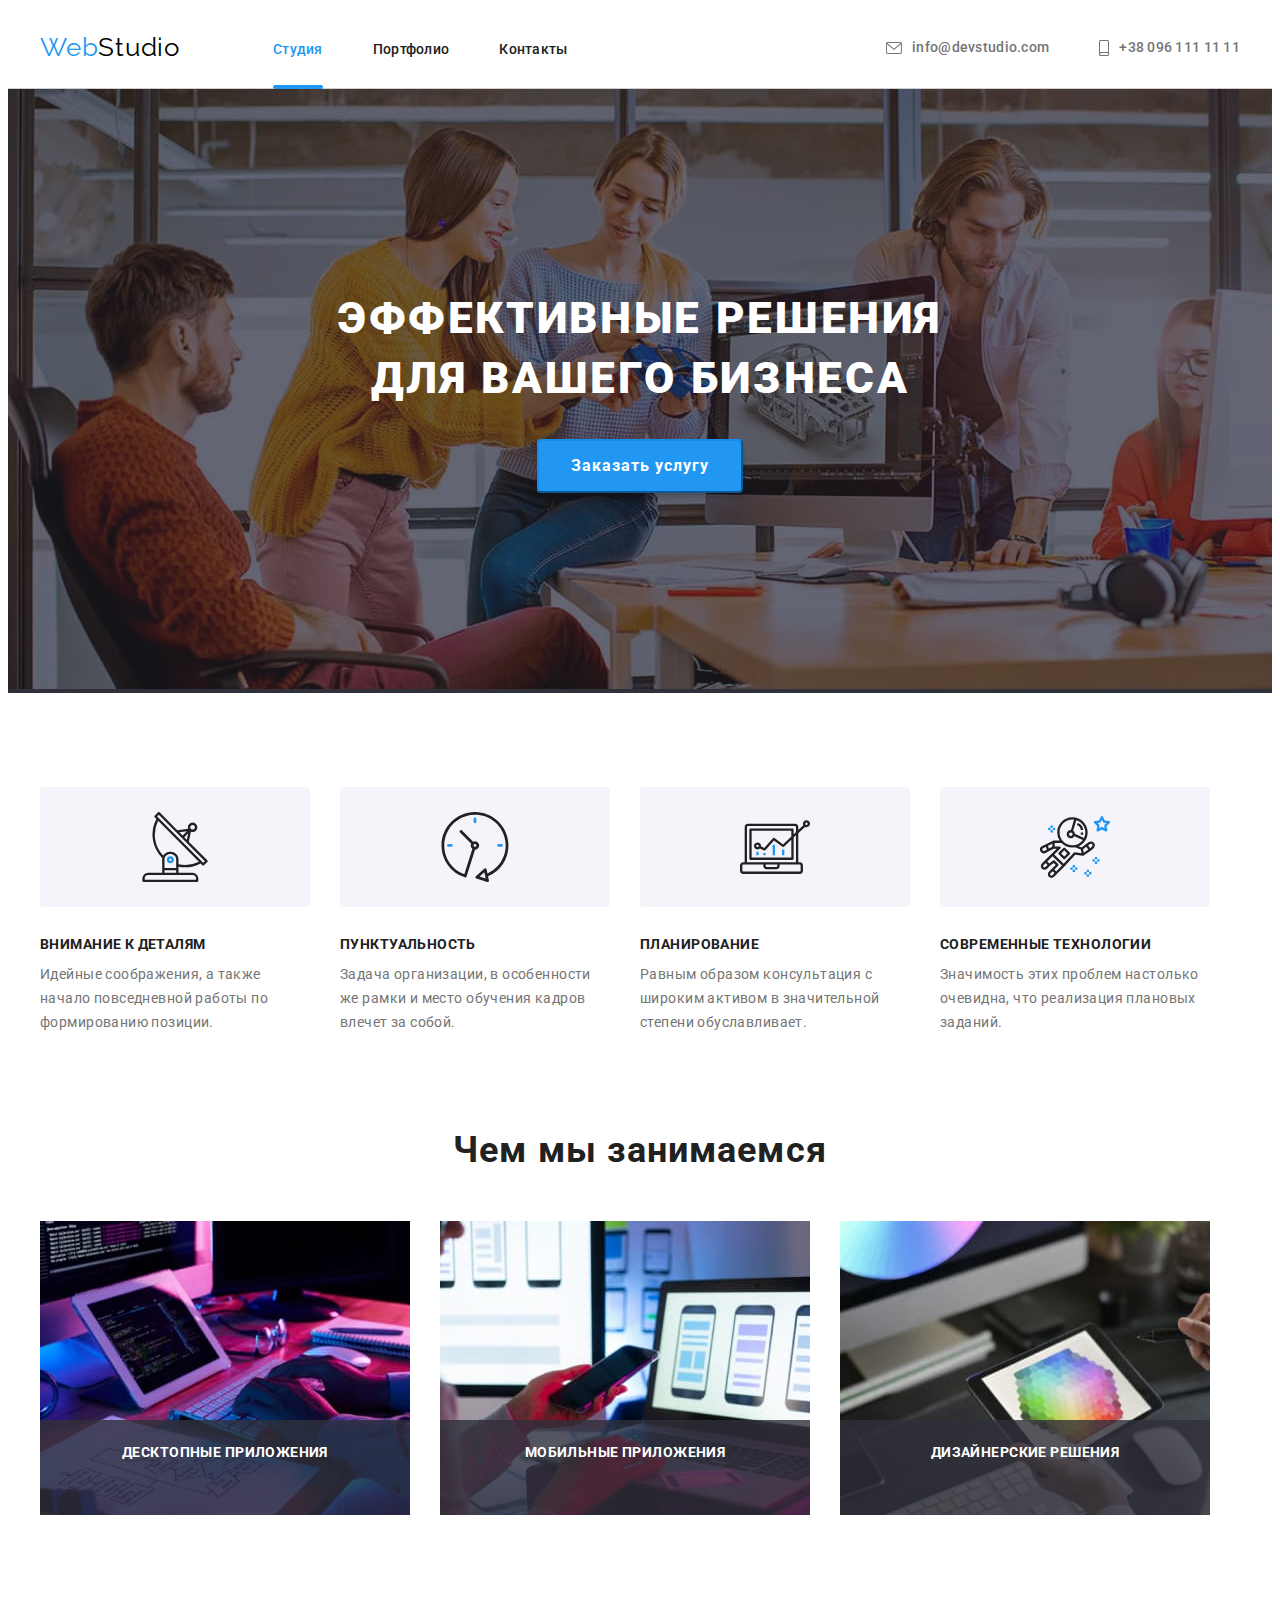
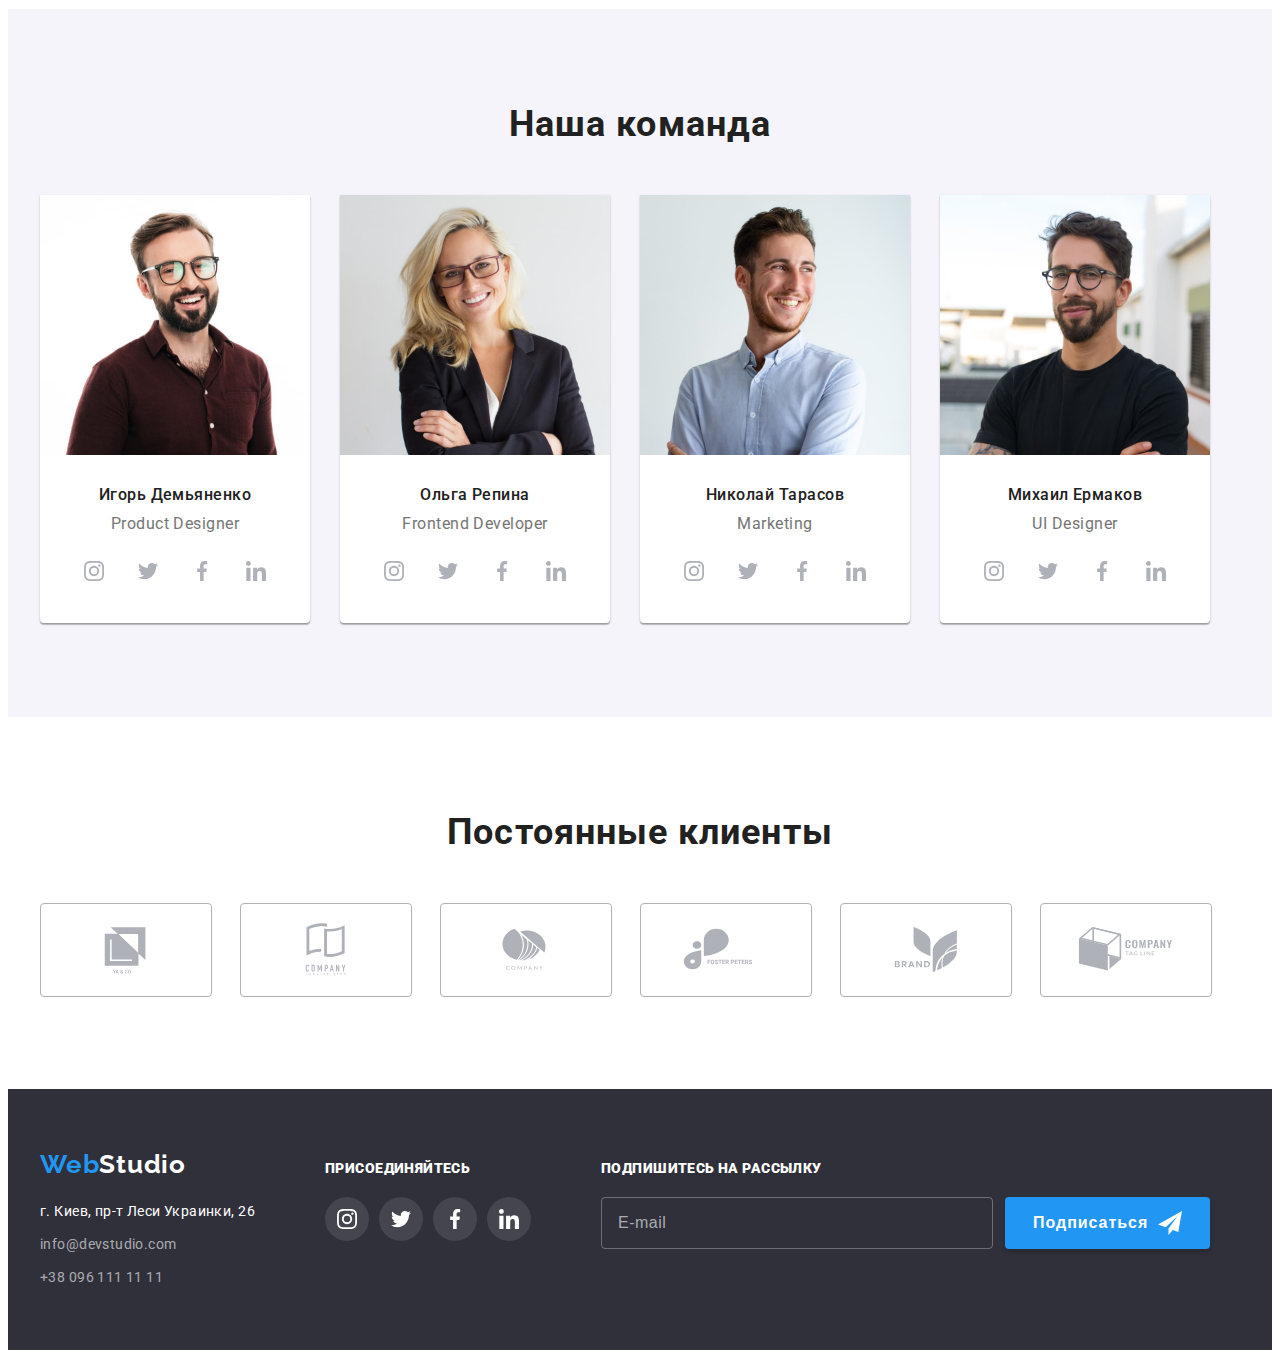
==== index.html @ 5a96be7f "Форма рассылки" ====
<!DOCTYPE html>
<html lang="ru">
	<head>
		<meta charset="UTF-8" />
		<meta http-equiv="X-UA-Compatible" content="IE=edge" />
		<meta name="viewport" content="width=device-width, initial-scale=1.0" />
		<title>Студия WebStudio-эффективные решения для вашего бизнеса</title>
		<link rel="preconnect" href="https://fonts.googleapis.com" />
		<link rel="preconnect" href="https://fonts.gstatic.com" crossorigin />
		<link
			href="https://fonts.googleapis.com/css2?family=Raleway:wght@700&family=Roboto:wght@400;500;700;900&display=swap"
			rel="stylesheet"
		/>
		<link
			rel="stylesheet"
			href="https://cdnjs.cloudflare.com/ajax/libs/modern-normalize/1.1.0/modern-normalize.min.css"
			integrity="sha512-wpPYUAdjBVSE4KJnH1VR1HeZfpl1ub8YT/NKx4PuQ5NmX2tKuGu6U/JRp5y+Y8XG2tV+wKQpNHVUX03MfMFn9Q=="
			crossorigin="anonymous"
			referrerpolicy="no-referrer"
		/>
		<link rel="stylesheet" href="./css/styles.css" />
	</head>
	<body class="body" data-body>
		<!-- Шапка -->
		<header class="bottom-line">
			<div class="container nav-container">
				<a class="header-logo" href="">Web<span class="header-logo-1">Studio</span></a>
				<nav>
					<ul class="site-nav list">
						<li class="nav-item">
							<a class="nav-link current" href="./index.html">Студия</a>
						</li>
						<li class="nav-item">
							<a class="nav-link" href="./portfolio.html">Портфолио</a>
						</li>
						<li class="nav-item">
							<a class="nav-link" href="">Контакты</a>
						</li>
					</ul>
				</nav>
				<div class="contacts">
					<a class="nav-contact" href="mailto:info@devstudio.com">
						<svg class="nav-contact-icon" width="16" height="12">
							<use href="./images/icons.svg#icon-mail"></use>
						</svg>
						info@devstudio.com
					</a>
					<a class="nav-contact" href="tel:+380961111111">
						<svg class="nav-contact-icon" width="10" height="16">
							<use href="./images/icons.svg#icon-smartphone"></use>
						</svg>
						+38 096 111 11 11
					</a>
				</div>
			</div>
		</header>
		<!-- Главный контент -->
		<main>
			<!-- Секция Hero -->
			<section class="hero">
				<div class="container">
					<h1 class="hero-title">Эффективные решения <br> для вашего бизнеса</h1>
					<button class="hero-button" type="button" data-modal-open>Заказать услугу</button>
				</div>
			</section>
			<!-- Модальное окно -->
			<div class="backdrop is-hidden" data-modal>
				<div class="modal">
					<button class="modal-close" type="button" data-modal-close>
						<svg width="18" height="18">
							<use href="./images/icons.svg#icon-close-btn"></use>
						</svg>
					</button>
				</div>
			</div>
			<!-- Секция Features -->
			<section class="section section-features">
				<div class="container">
					<h2 class="visually-hidden">Наши преимущества</h2>
					<ul class="list features-list">
						<li class="features-item">
							<div class="features-icon">
								<svg width="70" height="70">
									<use href="./images/icons.svg#icon-antenna"></use>
								</svg>
							</div>
							<h3 class="features-title">Внимание к деталям</h3>
							<p class="features-text">
								Идейные соображения, а также начало повседневной работы по формированию позиции.
							</p>
						</li>
						<li class="features-item">
							<div class="features-icon">
								<svg width="70" height="70">
									<use href="./images/icons.svg#icon-clock"></use>
								</svg>
							</div>
							<h3 class="features-title">Пунктуальность</h3>
							<p class="features-text">
								Задача организации, в особенности же рамки и место обучения кадров влечет за собой.
							</p>
						</li>
						<li class="features-item">
							<div class="features-icon">
								<svg width="70" height="70">
									<use href="./images/icons.svg#icon-diagram"></use>
								</svg>
							</div>
							<h3 class="features-title">Планирование</h3>
							<p class="features-text">
								Равным образом консультация с широким активом в значительной степени обуславливает.
							</p>
						</li>
						<li class="features-item">
							<div class="features-icon">
								<svg width="70" height="70">
									<use href="./images/icons.svg#icon-astronaut"></use>
								</svg>
							</div>
							<h3 class="features-title">Современные технологии</h3>
							<p class="features-text">Значимость этих проблем настолько очевидна, что реализация плановых заданий.</p>
						</li>
					</ul>
				</div>
			</section>
			<!-- Секция Чем занимаемся -->
			<section class="section">
				<div class="container">
					<h2 class="work">Чем мы занимаемся</h2>
					<ul class="work-list list">
						<li class="work-item">
							<img src="./images/box1.jpg" width="370" height="294" alt="Десктопные приложения" />
							<h3 class="work-area">Десктопные приложения</h3>
						</li>
						<li class="work-item">
							<img src="./images/box2.jpg" width="370" height="294" alt="Мобильные приложения" />
							<h3 class="work-area">Мобильные приложения</h3>
						</li>
						<li class="work-item">
							<img src="./images/box3.jpg" width="370" height="294" alt="Дизайнерские решения" />
							<h3 class="work-area">Дизайнерские решения</h3>
						</li>
					</ul>
				</div>
			</section>
			<!-- Секция Команда -->
			<section class="section team">
				<div class="container">
					<h2 class="team-header">Наша команда</h2>
					<ul class="team-list list">
						<li class="team-member">
							<img src="./images/img1.jpg" width="270" height="260" alt="Игорь Демьяненко" />
							<div class="team-descr">
								<h3 class="team-name">Игорь Демьяненко</h3>
								<p class="team-job">Product Designer</p>
								<ul class="list social-list">
									<li class="social-link">
										<a class="social-net" href="" target="_blank" rel="noreferrer noopener" aria-label="Instagram">
											<svg class="social-icon" width="20" height="20">
												<use href="./images/icons.svg#icon-instagram"></use>
											</svg>
										</a>
									</li>
									<li class="social-link">
										<a class="social-net" href="" target="_blank" rel="noreferrer noopener" aria-label="Twitter">
											<svg class="social-icon" width="20" height="20">
												<use href="./images/icons.svg#icon-twitter"></use>
											</svg>
										</a>
									</li>
									<li class="social-link">
										<a class="social-net" href="" target="_blank" rel="noreferrer noopener" aria-label="Facebook">
											<svg class="social-icon" width="20" height="20">
												<use href="./images/icons.svg#icon-facebook"></use>
											</svg>
										</a>
									</li>
									<li class="social-link">
										<a class="social-net" href="" target="_blank" rel="noreferrer noopener" aria-label="LinkedIn">
											<svg class="social-icon" width="20" height="20">
												<use href="./images/icons.svg#icon-linkedin"></use>
											</svg>
										</a>
									</li>
								</ul>
							</div>
						</li>
						<li class="team-member">
							<img src="./images/img2.jpg" width="270" height="260" alt="Ольга Репина" />
							<div class="team-descr">
								<h3 class="team-name">Ольга Репина</h3>
								<p class="team-job">Frontend Developer</p>
								<ul class="list social-list">
									<li class="social-link">
										<a class="social-net" href="" target="_blank" rel="noreferrer noopener" aria-label="Instagram">
											<svg class="social-icon" width="20" height="20">
												<use href="./images/icons.svg#icon-instagram"></use>
											</svg>
										</a>
									</li>
									<li class="social-link">
										<a class="social-net" href="" target="_blank" rel="noreferrer noopener" aria-label="Twitter">
											<svg class="social-icon" width="20" height="20">
												<use href="./images/icons.svg#icon-twitter"></use>
											</svg>
										</a>
									</li>
									<li class="social-link">
										<a class="social-net" href="" target="_blank" rel="noreferrer noopener" aria-label="Facebook">
											<svg class="social-icon" width="20" height="20">
												<use href="./images/icons.svg#icon-facebook"></use>
											</svg>
										</a>
									</li>
									<li class="social-link">
										<a class="social-net" href="" target="_blank" rel="noreferrer noopener" aria-label="LinkedIn">
											<svg class="social-icon" width="20" height="20">
												<use href="./images/icons.svg#icon-linkedin"></use>
											</svg>
										</a>
									</li>
								</ul>
							</div>
						</li>
						<li class="team-member">
							<img src="./images/img3.jpg" width="270" height="260" alt="Николай Тарасов" />
							<div class="team-descr">
								<h3 class="team-name">Николай Тарасов</h3>
								<p class="team-job">Marketing</p>
								<ul class="list social-list">
									<li class="social-link">
										<a class="social-net" href="" target="_blank" rel="noreferrer noopener" aria-label="Instagram">
											<svg class="social-icon" width="20" height="20">
												<use href="./images/icons.svg#icon-instagram"></use>
											</svg>
										</a>
									</li>
									<li class="social-link">
										<a class="social-net" href="" target="_blank" rel="noreferrer noopener" aria-label="Twitter">
											<svg class="social-icon" width="20" height="20">
												<use href="./images/icons.svg#icon-twitter"></use>
											</svg>
										</a>
									</li>
									<li class="social-link">
										<a class="social-net" href="" target="_blank" rel="noreferrer noopener" aria-label="Facebook">
											<svg class="social-icon" width="20" height="20">
												<use href="./images/icons.svg#icon-facebook"></use>
											</svg>
										</a>
									</li>
									<li class="social-link">
										<a class="social-net" href="" target="_blank" rel="noreferrer noopener" aria-label="LinkedIn">
											<svg class="social-icon" width="20" height="20">
												<use href="./images/icons.svg#icon-linkedin"></use>
											</svg>
										</a>
									</li>
								</ul>
							</div>
						</li>
						<li class="team-member">
							<img src="./images/img4.jpg" width="270" height="260" alt="Михаил Ермаков" />
							<div class="team-descr">
								<h3 class="team-name">Михаил Ермаков</h3>
								<p class="team-job">UI Designer</p>
								<ul class="list social-list">
									<li class="social-link">
										<a class="social-net" href="" target="_blank" rel="noreferrer noopener" aria-label="Instagram">
											<svg class="social-icon" width="20" height="20">
												<use href="./images/icons.svg#icon-instagram"></use>
											</svg>
										</a>
									</li>
									<li class="social-link">
										<a class="social-net" href="" target="_blank" rel="noreferrer noopener" aria-label="Twitter">
											<svg class="social-icon" width="20" height="20">
												<use href="./images/icons.svg#icon-twitter"></use>
											</svg>
										</a>
									</li>
									<li class="social-link">
										<a class="social-net" href="" target="_blank" rel="noreferrer noopener" aria-label="Facebook">
											<svg class="social-icon" width="20" height="20">
												<use href="./images/icons.svg#icon-facebook"></use>
											</svg>
										</a>
									</li>
									<li class="social-link">
										<a class="social-net" href="" target="_blank" rel="noreferrer noopener" aria-label="LinkedIn">
											<svg class="social-icon" width="20" height="20">
												<use href="./images/icons.svg#icon-linkedin"></use>
											</svg>
										</a>
									</li>
								</ul>
							</div>
						</li>
					</ul>
				</div>
			</section>
			<!-- Секция Постоянные клиенты -->
			<section class="section">
				<div class="container">
					<h2 class="clients-title">Постоянные клиенты</h2>
					<ul class="clients-list list">
						<li class="client-item"> 
							<a class="client-link" href=""target="_blank" rel="noreferrer noopener">
								<svg class="client-icon" width="106" height="60">
									<use href="./images/icons.svg#icon-logo-1"></use>
								</svg>
							</a>
						</li>
						<li class="client-item">
							<a class="client-link" href=""target="_blank" rel="noreferrer noopener">
								<svg class="client-icon" width="106" height="60">
									<use href="./images/icons.svg#icon-logo-2"></use>
								</svg>
							</a>
						</li>
						<li class="client-item">
							<a class="client-link" href=""target="_blank" rel="noreferrer noopener">
								<svg class="client-icon" width="106" height="60">
									<use href="./images/icons.svg#icon-logo-3"></use>
								</svg>
							</a>
						</li>
						<li class="client-item">
							<a class="client-link" href=""target="_blank" rel="noreferrer noopener">
								<svg class="client-icon" width="106" height="60">
									<use href="./images/icons.svg#icon-logo-4"></use>
								</svg>
							</a>
						</li>
						<li class="client-item">
							<a class="client-link" href=""target="_blank" rel="noreferrer noopener">
								<svg class="client-icon" width="106" height="60">
									<use href="./images/icons.svg#icon-logo-5"></use>
								</svg>
							</a>
						</li>
						<li class="client-item">
							<a class="client-link" href=""target="_blank" rel="noreferrer noopener">
								<svg class="client-icon" width="106" height="60">
									<use href="./images/icons.svg#icon-logo-6"></use>
								</svg>
							</a>
						</li>
					</ul>
				</div>
			</section>
		</main>
		<!-- Подвал -->
		<footer class="footer">
			<div class="container footer-info">
				<div>
					<a class="footer-logo" href="">Web<span class="footer-logo-1">Studio</span></a>
					<address>
					<ul class="list">
						<li class="address-list">
							<p class="address">г. Киев, пр-т Леси Украинки, 26</p>
						</li>
						<li class="address-list">
							<a class="address-contact" href="mailto:info@devstudio.com">info@devstudio.com</a>
						</li>
						<li>
							<a class="address-contact" href="tel:+380961111111">+38 096 111 11 11</a>
						</li>
					</ul>
				</div>
				<div class="media">
					<h2 class="media-title">
						<strong >Присоединяйтесь</strong>
					</h2>
					<ul class="media-list list">
						<li class="media-item">
							<a class="media-link" href="" target="_blank" rel="noreferrer noopener" aria-label="Instagram">
								<svg class="media-icon" width="20" height="20">
									<use href="./images/icons.svg#icon-footer-instagram"></use>
								</svg>
							</a>
						</li>
						<li class="media-item">
							<a class="media-link" href="" target="_blank" rel="noreferrer noopener" aria-label="Twitter">
								<svg class="media-icon" width="20" height="20">
									<use href="./images/icons.svg#icon-footer-twitter"></use>
								</svg>
							</a>
						</li>
						<li class="media-item">
							<a class="media-link" class="media-link" href="" target="_blank" rel="noreferrer noopener" aria-label="Facebook">
								<svg class="media-icon" width="20" height="20">
									<use href="./images/icons.svg#icon-footer-facebook"></use>
								</svg>
							</a>
						</li>
						<li class="media-item">
							<a class="media-link" class="media-link" href="" target="_blank" rel="noreferrer noopener" aria-label="LinkedIn">
								<svg class="media-icon" width="20" height="20">
									<use href="./images/icons.svg#icon-footer-linkedin"></use>
								</svg>
							</a>
						</li>
					</ul>
				</div>
				<div class="mailing">
					<p class="mailing-title">
						<strong >Подпишитесь на рассылку</strong>
					</p>
					<form class="footer-form">
						<input class="mailing-input" type="email" placeholder="E-mail">
						<button class="mailing-btn" type="submit">Подписаться
							<svg class="mailing-icon" width="24" height="24">
								<use href="./images/icons.svg#icon-mail-send"></use>
							</svg>
						</button>
					</form>
				</div>
			</div>
		</footer>
		<script src="./js/modal.js"></script>
	</body>
</html>
---- css/styles.css ----
:root {
	--accent-color: #2196f3;
	--main-text-color: #212121;
	--text-color: #757575;
	--main-background-color: #ffffff;
	--main-transition: 250ms cubic-bezier(0.4, 0, 0.2, 1);
}

.body {
	font-family: "Roboto", sans-serif;
	color: var(--main-text-color);
	background-color: var(--main-background-color);
}

/* Глобальные свойства */

.list {
	list-style-type: none;
	margin: 0;
	padding: 0;
}

h1,
h2,
h3,
p {
	margin: 0;
}

img {
	display: block;
	max-width: 100%;
	height: auto;
}

.visually-hidden {
	position: absolute;
	white-space: nowrap;

	width: 1px;
	height: 1px;
	overflow: hidden;
	border: 0;
	padding: 0;
	clip: rect(0 0 0 0);
	clip-path: inset(100%);
	margin: -1px;
}

.container {
	width: 1200px;
	padding-right: 15px;
	padding-left: 15px;
	margin-right: auto;
	margin-left: auto;
}

.section {
	padding-top: 94px;
	padding-bottom: 94px;
}

.no-scroll {
	overflow: hidden;
}

/* HEADER */

/* Логотип в header */

.header-logo {
	padding-top: 24px;
	padding-bottom: 25px;
	margin-right: 93px;

	font-family: "Raleway";
	font-size: 26px;
	line-height: 1.19;
	letter-spacing: 0.03em;
	color: var(--accent-color);
	text-decoration: none;
}

.header-logo-1 {
	color: #000000;
}

/* Навигация */

.nav-container {
	display: flex;
	align-items: center;
}

.site-nav {
	display: flex;
}

.site-nav .nav-item:not(:last-child) {
	margin-right: 50px;
}

.nav-link {
	position: relative;

	padding-top: 32px;
	padding-bottom: 32px;

	font-weight: 500;
	font-size: 14px;
	line-height: 1.14;
	letter-spacing: 0.02em;
	color: #212121;
	text-decoration: none;

	transition: color var(--main-transition);
}

.nav-link:hover,
.nav-link:focus {
	color: var(--accent-color);
}

.site-nav .nav-link.current {
	color: var(--accent-color);
}

.nav-link.current::after {
	content: "";
	position: absolute;
	bottom: 0;
	left: 0;

	width: 100%;
	height: 4px;

	border-radius: 2px;
	background-color: var(--accent-color);
}

/* Header contacts */

.contacts {
	display: flex;
	align-items: center;
	margin-left: auto;
}

.nav-contact {
	display: flex;
	justify-content: center;
	align-items: center;

	padding-top: 32px;
	padding-bottom: 32px;

	font-weight: 500;
	font-size: 14px;
	line-height: 1.14;
	letter-spacing: 0.02em;
	color: var(--text-color);
	text-decoration: none;

	transition: color var(--main-transition);
}

.nav-contact:hover,
.nav-contact:focus {
	color: var(--accent-color);
}

.nav-contact-icon {
	margin-right: 10px;

	fill: currentColor;
}

.nav-contact:not(:first-child) {
	margin-left: 50px;
}

.bottom-line {
	border-bottom: 1px solid #cecece;
}

/* Секция Hero */

.hero {
	padding-top: 200px;
	padding-bottom: 200px;
	margin-left: auto;
	margin-right: auto;

	max-width: 1600px;
	max-height: 600px;

	text-align: center;

	background-color: #2f303a;
	background-image: linear-gradient(rgba(47, 48, 58, 0.4), rgba(47, 48, 58, 0.4)), url(../images/hero.jpg);
	background-repeat: no-repeat;
}

.hero-title {
	margin-bottom: 30px;

	font-weight: 900;
	font-size: 44px;
	line-height: 1.36;
	letter-spacing: 0.06em;
	text-transform: uppercase;
	color: #ffffff;
}

.hero-button {
	padding: 10px 32px;

	font-family: inherit;
	font-weight: 700;
	font-size: 16px;
	line-height: 1.88;
	align-items: center;
	text-align: center;
	cursor: pointer;
	letter-spacing: 0.06em;
	color: #ffffff;
	border-color: #188ce8;

	background-color: var(--accent-color);
	box-shadow: 0px 4px 4px rgba(0, 0, 0, 0.15);
	border-radius: 4px;

	transition: background-color var(--main-transition);
}

.hero-button:hover,
.hero-button:focus {
	background-color: #188ce8;
}

/* Секция Features */

.section-features {
	padding-bottom: 0;
}

.features-list {
	display: flex;
	flex-wrap: wrap;
}

.features-item {
	width: 270px;
}

.features-item:not(:nth-child(4n)) {
	margin-right: 30px;
}

.features-icon {
	display: flex;
	justify-content: center;
	align-items: center;

	height: 120px;

	background-color: #f5f4fa;
	border-radius: 4px;
	margin-bottom: 30px;
}

.features-title {
	padding-bottom: 10px;

	font-weight: 700;
	font-size: 14px;
	line-height: 1.14;
	letter-spacing: 0.03em;
	text-transform: uppercase;
}

.features-text {
	font-size: 14px;
	line-height: 1.71;
	letter-spacing: 0.03em;

	color: var(--text-color);
}

/* Секция Чем занимаемся */

.work {
	font-weight: 700;
	font-size: 36px;
	line-height: 1.17;
	text-align: center;
	letter-spacing: 0.03em;
	margin-bottom: 50px;
}

.work-list {
	display: flex;
	flex-wrap: wrap;
}

.work-item {
	position: relative;
}

.work-item:not(:nth-child(3n)) {
	margin-right: 30px;
}

.work-area {
	position: absolute;
	bottom: 0;
	left: 0;

	width: 100%;
	height: 70px;
	padding-top: 25px;

	font-weight: 700;
	font-size: 14px;
	line-height: 1.14;
	text-align: center;
	letter-spacing: 0.03em;
	text-transform: uppercase;
	color: #ffffff;

	background-color: rgba(47, 48, 58, 0.8);
}

/* Секция Команда */

.team {
	background-color: #f5f4fa;
}

.team-header {
	font-weight: 700;
	font-size: 36px;
	line-height: 1.17;
	text-align: center;
	letter-spacing: 0.03em;
	margin-bottom: 50px;
}

.team-list {
	display: flex;
	flex-wrap: wrap;
}

.team-member {
	background-color: var(--main-background-color);
	width: 270px;
	border-radius: 0px 0px 4px 4px;
	box-shadow: 0px 1px 3px rgba(0, 0, 0, 0.12), 0px 1px 1px rgba(0, 0, 0, 0.14), 0px 2px 1px rgba(0, 0, 0, 0.2);
}

.team-member:not(:nth-child(4n)) {
	margin-right: 30px;
}

.team-descr {
	padding-top: 30px;
	padding-bottom: 30px;
}

.team-name {
	margin-bottom: 10px;

	font-weight: 500;
	font-size: 16px;
	line-height: 1.19;
	text-align: center;
	letter-spacing: 0.03em;
}

.team-job {
	margin-bottom: 16px;

	font-size: 16px;
	line-height: 1.19;
	text-align: center;
	letter-spacing: 0.03em;
	color: var(--text-color);
}

.social-list {
	display: flex;
	justify-content: center;
}

.social-link {
	width: 44px;
	height: 44px;
}

.social-link:not(:last-child) {
	margin-right: 10px;
}

.social-net {
	display: flex;

	justify-content: center;
	align-items: center;

	width: 100%;
	height: 100%;

	border-radius: 50%;

	transition: background-color var(--main-transition);
}

.social-icon {
	fill: #afb1b8;

	transition: fill var(--main-transition);
}

.social-net:hover,
.social-net:focus {
	background-color: var(--accent-color);
}

.social-net:hover .social-icon,
.social-net:focus .social-icon {
	fill: #ffffff;
}

/* Секция Постоянные клиенты */

.clients-title {
	margin-bottom: 50px;

	font-weight: 700;
	font-size: 36px;
	line-height: 1.17;
	text-align: center;
	letter-spacing: 0.03em;
}

.clients-list {
	display: flex;
	flex-wrap: wrap;
	gap: 30px;
}

.client-item {
	width: 170px;
	height: 92px;
}

.client-link {
	display: flex;
	justify-content: center;
	align-items: center;

	width: 100%;
	height: 100%;

	border: 1px solid #afb1b8;
	border-radius: 4px;

	transition: border var(--main-transition);
}

.client-icon {
	fill: #afb1b8;

	transition: fill var(--main-transition);
}

.client-link:hover,
.client-link:focus {
	border: 1px solid var(--accent-color);
}

.client-link:hover .client-icon,
.client-link:focus .client-icon {
	fill: var(--accent-color);
}

/* Подвал */

.footer {
	padding-top: 60px;
	padding-bottom: 60px;

	background-color: #2f303a;
}

.footer-info {
	display: flex;
	gap: 70px;
}

.footer-logo {
	display: inline-block;

	margin-bottom: 20px;

	font-family: "Raleway";
	font-weight: 700;
	font-size: 26px;
	line-height: 1.19;
	letter-spacing: 0.03em;
	color: var(--accent-color);
	text-decoration: none;
}

.footer-logo-1 {
	color: #ffffff;
}

.address {
	font-style: normal;
	font-weight: 400;
	font-size: 14px;
	line-height: 1.71;
	letter-spacing: 0.03em;
	color: #ffffff;
}

.address-contact {
	font-style: normal;
	font-weight: 400;
	font-size: 14px;
	line-height: 1.71;
	letter-spacing: 0.03em;
	color: rgba(255, 255, 255, 0.6);
	text-decoration: none;

	transition: color var(--main-transition);
}

.address-list {
	margin-bottom: 9px;
}

.address-contact:hover,
.address-contact:focus {
	color: var(--accent-color);
}

/* Подвал - соцсети */

.media {
	padding-top: 12px;
}

.media-title {
	margin-bottom: 20px;

	font-weight: 700;
	font-size: 14px;
	line-height: 1.14;
	letter-spacing: 0.03em;
	text-transform: uppercase;
	color: #ffffff;
}

.media-list {
	display: flex;
	gap: 10px;
}

.media-item {
	width: 44px;
	height: 44px;
}

.media-link {
	display: flex;
	justify-content: center;
	align-items: center;

	width: 100%;
	height: 100%;
	border-radius: 50%;

	background-color: rgba(255, 255, 255, 0.1);

	transition: background-color var(--main-transition);
}

.media-icon {
	fill: #ffffff;
}

.media-link:hover,
.media-link:focus {
	background-color: var(--accent-color);
}

/* Подвал - форма подпииски */

.mailing {
	padding-top: 12px;
}

.mailing-title {
	margin-bottom: 20px;

	font-weight: 700;
	font-size: 14px;
	line-height: 1.14;
	letter-spacing: 0.03em;
	text-transform: uppercase;
	color: #ffffff;
}

.footer-form {
	display: flex;
	gap: 12px;
}

.mailing-input {
	padding: 15px 16px;
	min-width: 358px;

	font-weight: 400;
	font-size: 16px;
	line-height: 1.25;
	letter-spacing: 0.03em;
	color: rgba(255, 255, 255, 0.6);

	border: 1px solid rgba(255, 255, 255, 0.3);
	border-radius: 4px;

	background-color: inherit;
}

.mailing-input::placeholder {
	color: rgba(255, 255, 255, 0.6);
}

.mailing-btn {
	padding: 10px 28px;

	display: inline-flex;
	justify-content: center;
	align-items: center;

	font-weight: 700;
	font-size: 16px;
	line-height: 1.88;
	letter-spacing: 0.06em;
	color: #ffffff;

	border-radius: 4px;
	border: none;

	box-shadow: 0px 4px 4px rgba(0, 0, 0, 0.15);
	background-color: var(--accent-color);

	cursor: pointer;
}

.mailing-icon {
	margin-left: 10px;
}

/* СТРАНИЦА ПОРТФОЛИО */

/* Кнопки селектора */
.filter-list {
	display: flex;
	justify-content: center;
	margin-bottom: 50px;
}

.filter-item:not(:last-child) {
	margin-right: 8px;
}

.filter-buttons {
	padding: 6px 22px;

	font-family: inherit;
	font-weight: 500;
	font-size: 16px;
	line-height: 1.62;
	text-align: center;
	letter-spacing: 0.03em;
	border-radius: 4px;
	cursor: pointer;
	color: #212121;

	background-color: #f5f4fa;
	border: none;

	transition: background-color var(--main-transition), color var(--main-transition), box-shadow var(--main-transition);
}

.filter-buttons:hover,
.filter-buttons:focus {
	color: #ffffff;
	background-color: var(--accent-color);
	box-shadow: 0px 3px 1px rgba(0, 0, 0, 0.1), 0px 1px 2px rgba(0, 0, 0, 0.08), 0px 2px 2px rgba(0, 0, 0, 0.12);
}

/* Галерея Portfolio */

.portfolio-list {
	display: flex;
	flex-wrap: wrap;
}

.portfolio-item {
	width: 370px;
	margin-right: 30px;
	margin-bottom: 30px;
}

.portfolio-link {
	display: block;
	text-decoration: none;

	transition: box-shadow var(--main-transition);
}

.portfolio-link:hover,
.portfolio-link:focus {
	box-shadow: 0px 1px 1px rgba(0, 0, 0, 0.12), 0px 4px 4px rgba(0, 0, 0, 0.06), 1px 4px 6px rgba(0, 0, 0, 0.16);
}

.portfolio-item:nth-child(3n) {
	margin-right: 0px;
}

.portfolio-item:nth-last-child(-n + 3) {
	margin-bottom: 0px;
}

.portfolio-title {
	font-weight: 700;
	font-size: 18px;
	line-height: 2;
	letter-spacing: 0.06em;
	margin-bottom: 4px;
	color: var(--main-text-color);
}

.portfolio-text {
	font-size: 16px;
	line-height: 1.88;
	letter-spacing: 0.03em;
	color: var(--text-color);
}

.portfolio-border {
	padding: 20px 24px;

	border: 1px solid #eeeeee;
	border-top: none;
}

/* Overlay */

.thumb {
	position: relative;

	overflow: hidden;
}

.overlay {
	position: absolute;
	bottom: -100%;
	left: 0;

	width: 100%;
	height: 100%;
	padding: 63px 24px;

	background-color: rgba(33, 150, 243, 0.9);

	transform: translateY(0%);

	transition: transform var(--main-transition);
}

.overlay-text {
	font-size: 18px;
	line-height: 1.56;
	letter-spacing: 0.03em;
	color: #ffffff;
}

.portfolio-link:hover .overlay {
	transform: translateY(-100%);
}

/* Модальное окно */

.backdrop {
	position: fixed;
	top: 0;
	left: 0;

	z-index: 100;

	width: 100%;
	height: 100%;
	background-color: rgba(0, 0, 0, 0.2);

	opacity: 1;
	visibility: visible;
	transition: opacity var(--main-transition), visibility var(--main-transition);
}

.backdrop.is-hidden {
	opacity: 0;
	visibility: hidden;
	pointer-events: none;
}

.modal {
	position: absolute;
	top: 50%;
	left: 50%;

	min-width: 528px;
	min-height: 581px;
	border-radius: 4px;

	background-color: #ffffff;
	box-shadow: 0px 1px 3px rgba(0, 0, 0, 0.12), 0px 1px 1px rgba(0, 0, 0, 0.14), 0px 2px 1px rgba(0, 0, 0, 0.2);

	transform: translate(-50%, -50%);
}

.modal-close {
	position: absolute;

	top: 0;
	right: 0;

	transform: translate(-8px, 8px);

	padding: 0;

	display: flex;
	justify-content: center;
	align-items: center;

	width: 30px;
	height: 30px;

	background-color: #ffffff;

	border-radius: 50%;
	border: 1px solid rgba(0, 0, 0, 0.1);

	cursor: pointer;

	transition: fill var(--main-transition);
}

.modal-close:hover,
.modal-close:focus {
	fill: var(--accent-color);
}
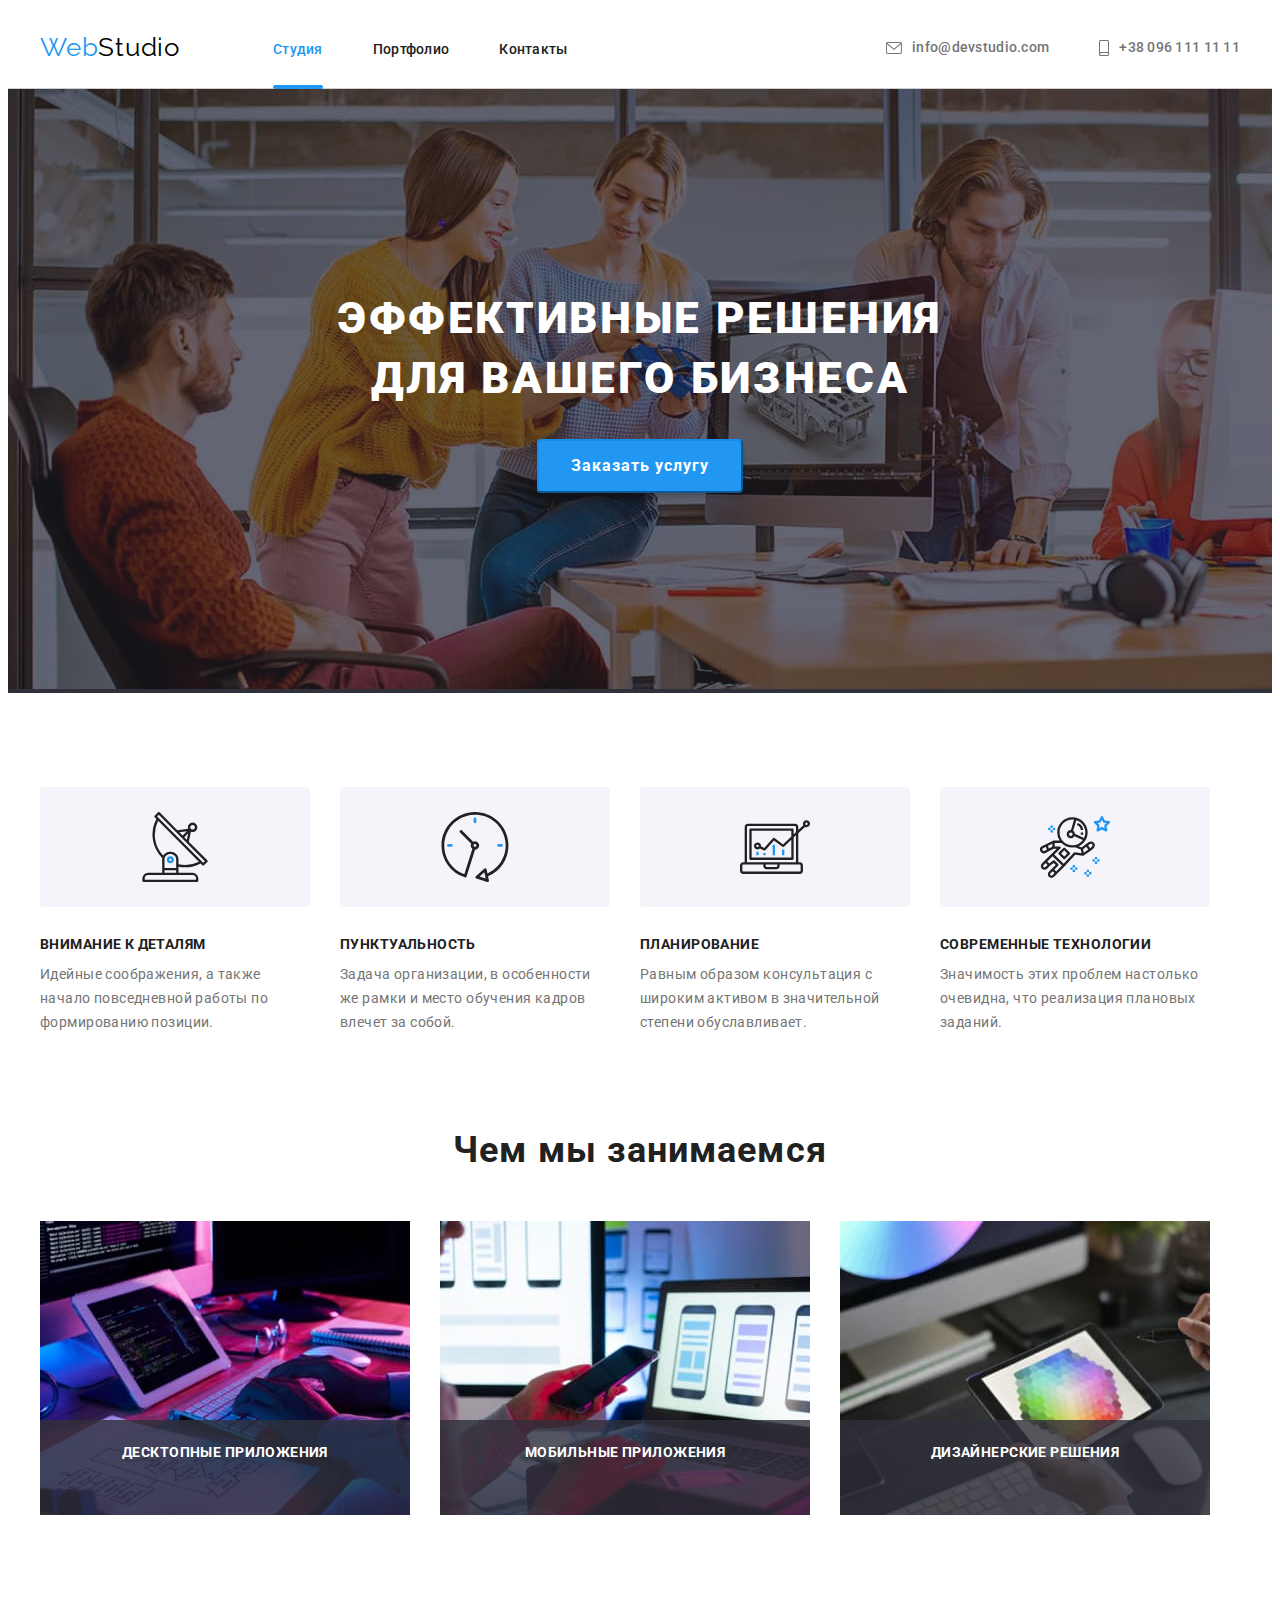
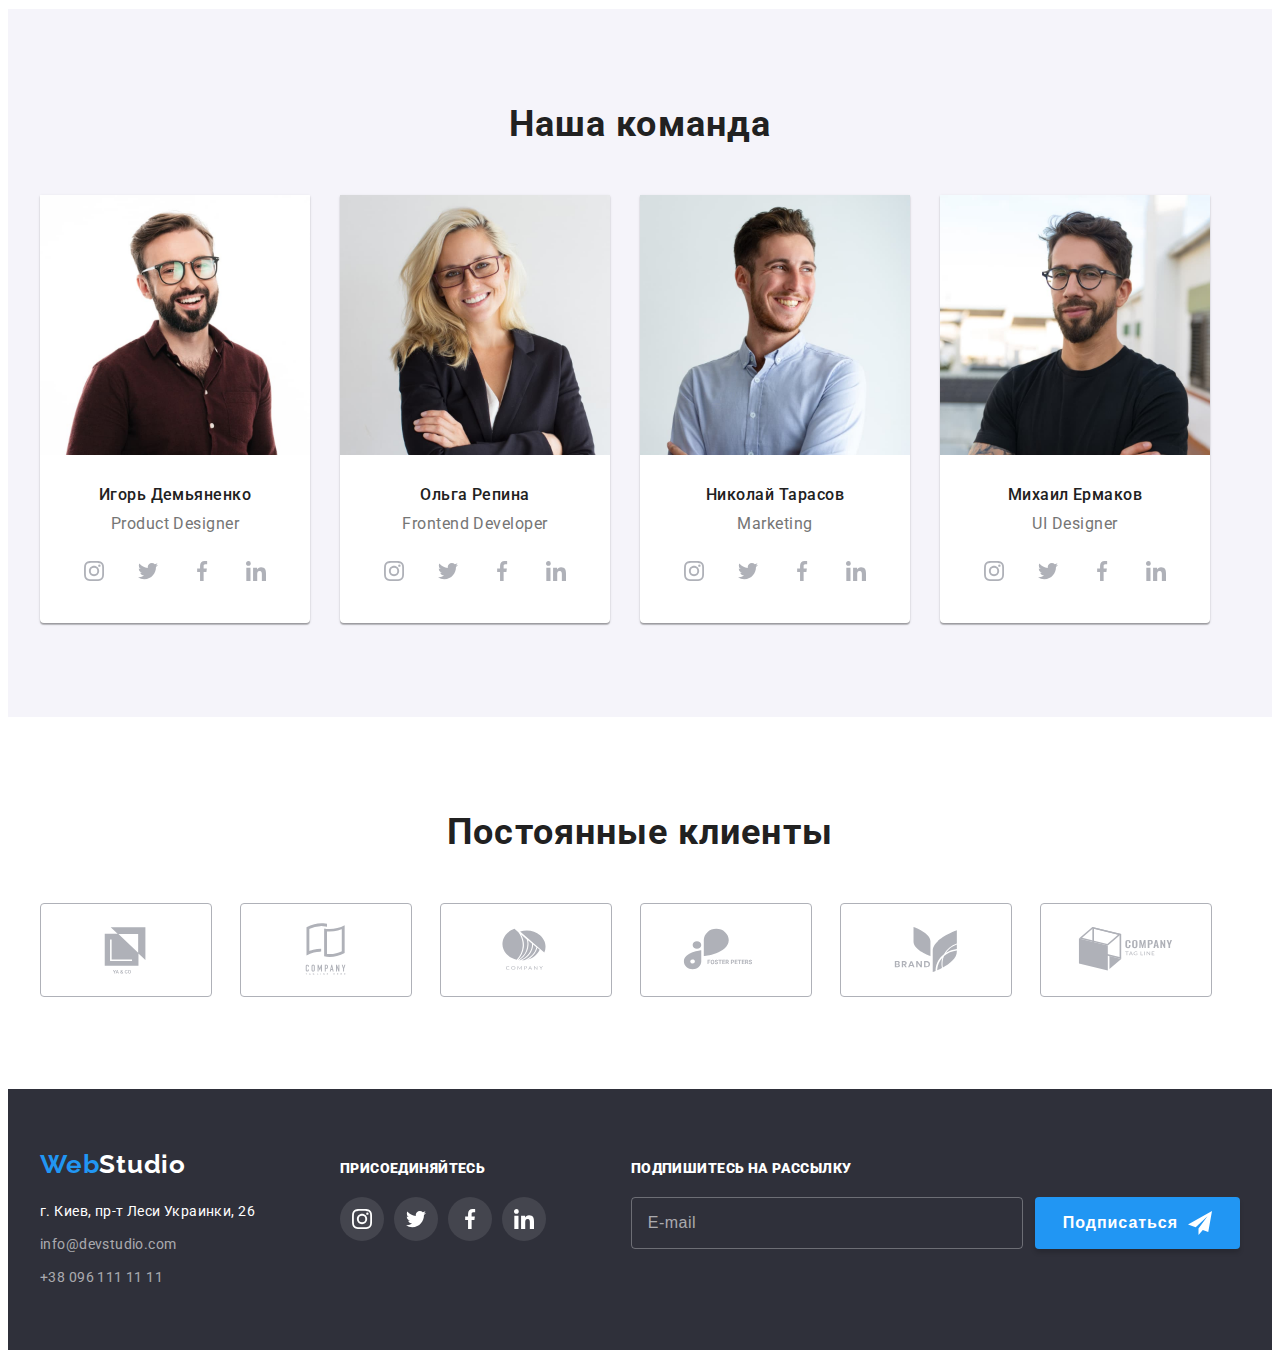
==== commit 62a7a181: "Внесены исправления" ====
--- a/index.html
+++ b/index.html
@@ -71,6 +71,56 @@
 							<use href="./images/icons.svg#icon-close-btn"></use>
 						</svg>
 					</button>
+					<form name="callback-data">
+						<p class="form-descr">
+							<strong>Оставьте свои данные, мы вам перезвоним</strong>
+						</p>
+						<div class="modal-form">
+							<label class="form-data">
+								<span class="form-label">Имя</span>
+								<div class="form-container">
+									<input class="form-input" type="text" name="user-name">
+									<svg class="form-icon" width="18" height="18">
+										<use href="./images/icons.svg#icon-modal-person"></use>
+									</svg>
+								</div>
+							</label>
+							<label class="form-data">
+								<span class="form-label">Телефон</span>
+								<div class="form-container">
+									<input class="form-input" type="tel" name="user-tel">
+									<svg class="form-icon" width="18" height="18">
+										<use href="./images/icons.svg#icon-modal-phone"></use>
+									</svg>
+								</div>
+							</label>
+							<label class="form-data">
+								<span class="form-label">Почта</span>
+								<div class="form-container">
+									<input class="form-input" type="email" name="user-mail">
+									<svg class="form-icon" width="18" height="18">
+										<use href="./images/icons.svg#icon-modal-email"></use>
+									</svg>
+								</div>
+							</label>
+							<label class="form-data">
+								<span class="form-label">Комментарий</span>
+								<textarea class="form-comment" name="user-comment" rows="5" placeholder="Введите текст"></textarea>
+							</label>
+						</div>	
+						<div class="form-checkbox">
+							<label class="checkbox-label">
+								<input class="checkbox-input visually-hidden" type="checkbox" name="user-agreement">
+								<span class="checkbox-custom">
+									<svg width="13" height="10">
+										<use href="./images/icons.svg#icon-modal-check"></use>
+									</svg>
+								</span>
+								<span class="checkbox-text">Соглашаюсь с рассылкой и принимаю <a class="contract-link" href="">Условия договора</a></span>
+							</label>
+							<button class="modal-data" type="submit">Отправить</button>
+						</div>
+					</form>
 				</div>
 			</div>
 			<!-- Секция Features -->
@@ -408,7 +458,7 @@
 						<strong >Подпишитесь на рассылку</strong>
 					</p>
 					<form class="footer-form">
-						<input class="mailing-input" type="email" placeholder="E-mail">
+						<input class="mailing-input" type="email" name="e-mail" placeholder="E-mail">
 						<button class="mailing-btn" type="submit">Подписаться
 							<svg class="mailing-icon" width="24" height="24">
 								<use href="./images/icons.svg#icon-mail-send"></use>
--- a/css/styles.css
+++ b/css/styles.css
@@ -219,7 +219,6 @@
 	font-weight: 700;
 	font-size: 16px;
 	line-height: 1.88;
-	align-items: center;
 	text-align: center;
 	cursor: pointer;
 	letter-spacing: 0.06em;
@@ -495,7 +494,7 @@
 
 .footer-info {
 	display: flex;
-	gap: 70px;
+	justify-content: space-between;
 }
 
 .footer-logo {
@@ -823,7 +822,9 @@
 	top: 50%;
 	left: 50%;
 
-	min-width: 528px;
+	padding: 40px;
+	width: 528px;
+
 	min-height: 581px;
 	border-radius: 4px;
 
@@ -864,3 +865,157 @@
 .modal-close:focus {
 	fill: var(--accent-color);
 }
+
+.modal-form {
+	display: flex;
+	flex-direction: column;
+
+	gap: 10px;
+}
+
+.form-descr {
+	padding-bottom: 12px;
+
+	font-weight: 700;
+	font-size: 20px;
+	line-height: 1.15;
+	text-align: center;
+	letter-spacing: 0.03em;
+}
+
+.form-data {
+	display: flex;
+	flex-direction: column;
+}
+
+.form-label {
+	padding-bottom: 4px;
+
+	font-weight: 400;
+	font-size: 12px;
+	line-height: 1.17;
+	letter-spacing: 0.01em;
+	color: var(--text-color);
+}
+
+.form-container {
+	position: relative;
+
+	width: 100%;
+}
+
+.form-input {
+	padding-left: 42px;
+	padding-right: 12px;
+
+	width: 100%;
+	min-height: 40px;
+
+	border: 1px solid rgba(33, 33, 33, 0.2);
+	border-radius: 4px;
+
+	transition: border-color var(--main-transition);
+}
+
+.form-input:focus + .form-icon {
+	fill: var(--accent-color);
+}
+
+.form-comment {
+	padding: 16px 12px;
+
+	border: 1px solid rgba(33, 33, 33, 0.2);
+	border-radius: 4px;
+
+	transition: border-color var(--main-transition);
+
+	resize: none;
+}
+
+.form-icon {
+	position: absolute;
+
+	top: 50%;
+	left: 12px;
+
+	transform: translateY(-50%);
+
+	transition: fill var(--main-transition);
+}
+
+.form-input:focus,
+.form-comment:focus {
+	outline: none;
+	border-color: var(--accent-color);
+}
+
+.form-checkbox {
+	margin-top: 20px;
+
+	text-align: center;
+}
+
+.checkbox-text {
+	font-weight: 400;
+	font-size: 14px;
+	line-height: 1.71;
+	letter-spacing: 0.03em;
+
+	color: var(--text-color);
+
+	user-select: none;
+}
+
+.checkbox-label {
+	display: inline-flex;
+	justify-content: center;
+	align-items: center;
+
+	gap: 8px;
+
+	margin-bottom: 30px;
+}
+
+.checkbox-input:checked + .checkbox-custom {
+	border-color: var(--accent-color);
+	background-color: var(--accent-color);
+}
+
+.checkbox-input:focus + .checkbox-custom {
+	box-shadow: rgba(6, 24, 44, 0.4) 0px 0px 0px 2px, rgba(6, 24, 44, 0.65) 0px 4px 6px -1px,
+		rgba(255, 255, 255, 0.08) 0px 1px 0px inset;
+}
+
+.checkbox-custom {
+	display: inline-flex;
+	justify-content: center;
+	align-items: center;
+	width: 16px;
+	height: 15px;
+
+	border: 2px solid #212121;
+	border-radius: 2px;
+	transition: background-color var(--main-transition), border-color var(--main-transition);
+}
+
+.contract-link {
+	color: var(--accent-color);
+}
+
+.modal-data {
+	padding: 10px 56px;
+
+	font-weight: 700;
+	font-size: 16px;
+	line-height: 1.88;
+	text-align: center;
+	letter-spacing: 0.06em;
+	color: #ffffff;
+	border-color: #188ce8;
+
+	background-color: #188ce8;
+	box-shadow: 0px 4px 4px rgba(0, 0, 0, 0.15);
+	border-radius: 4px;
+
+	cursor: pointer;
+}
